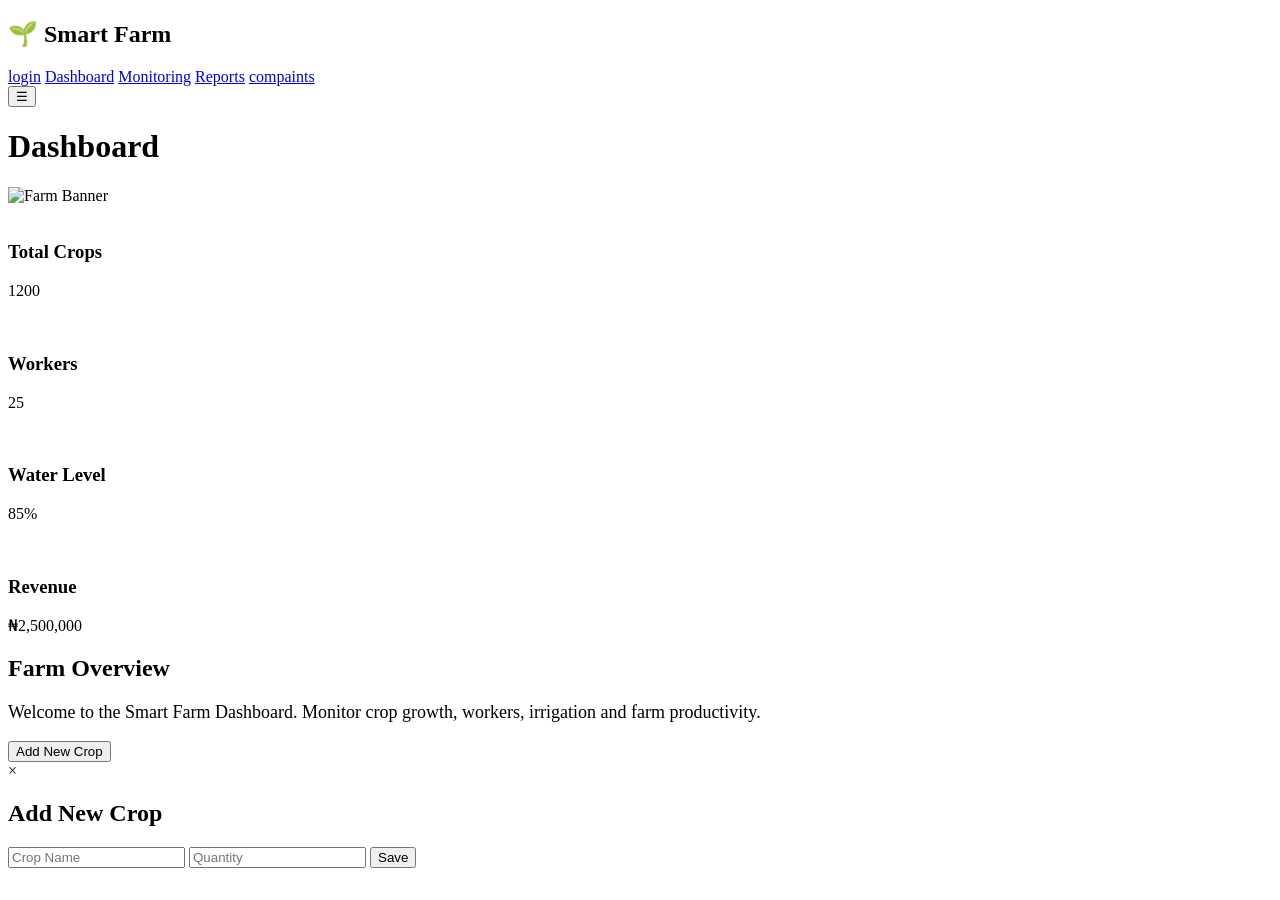
==== index.html @ b6714fd5 "Create index.html" ====
<!DOCTYPE html>
<html lang="en">
<head>
<meta charset="UTF-8">
<meta name="viewport" content="width=device-width, initial-scale=1.0">
<title>Smart Farm Dashboard</title>
<link rel="stylesheet" href="css/style.css">
</head>
<body>

<div class="container">

    <aside class="sidebar">
        <h2>🌱 Smart Farm</h2>
<a href="login.html">login</a>
        <a href="index.html">Dashboard</a>
        <a href="monitoring.html">Monitoring</a>
        <a href="reports.html">Reports</a>
        <a href="complaints.html">compaints</a>
    </aside>

    <main class="main-content">

        <header>
            <button class="menu-btn" onclick="toggleMenu()">☰</button>
            <h1>Dashboard</h1>
        </header>

        <div class="hero">
            <img src="images/farm-banner.jpg" alt="Farm Banner">
        </div>

        <div class="cards">

            <div class="card">
                <img src="images/maize.jpg" alt="">
                <h3>Total Crops</h3>
                <p>1200</p>
            </div>

            <div class="card">
                <img src="images/workers.jpg" alt="">
                <h3>Workers</h3>
                <p>25</p>
            </div>

            <div class="card">
                <img src="images/water.jpg" alt="">
                <h3>Water Level</h3>
                <p>85%</p>
            </div>

            <div class="card">
                <img src="images/revenue.jpg" alt="">
                <h3>Revenue</h3>
                <p>₦2,500,000</p>
            </div>

        </div>

        <section class="overview">
            <h1>Farm Overview</h1>

            <p style="font-family: Cambria, Cochin, Georgia, Times, 'Times New Roman', serif; font-size: large;">
                Welcome to the Smart Farm Dashboard.
                Monitor crop growth, workers,
                irrigation and farm productivity.
            </p>

            <button onclick="openModal()">
                Add New Crop
            </button>
        </section>

    </main>

</div>

<div class="modal" id="modal">

<div class="modal-content">

<span class="close" onclick="closeModal()">&times;</span>

<h2>Add New Crop</h2>

<input type="text" placeholder="Crop Name">

<input type="number" placeholder="Quantity">

<button>Save</button>

</div>

</div>

<script src="js/script.js"></script>

</body>
</html>
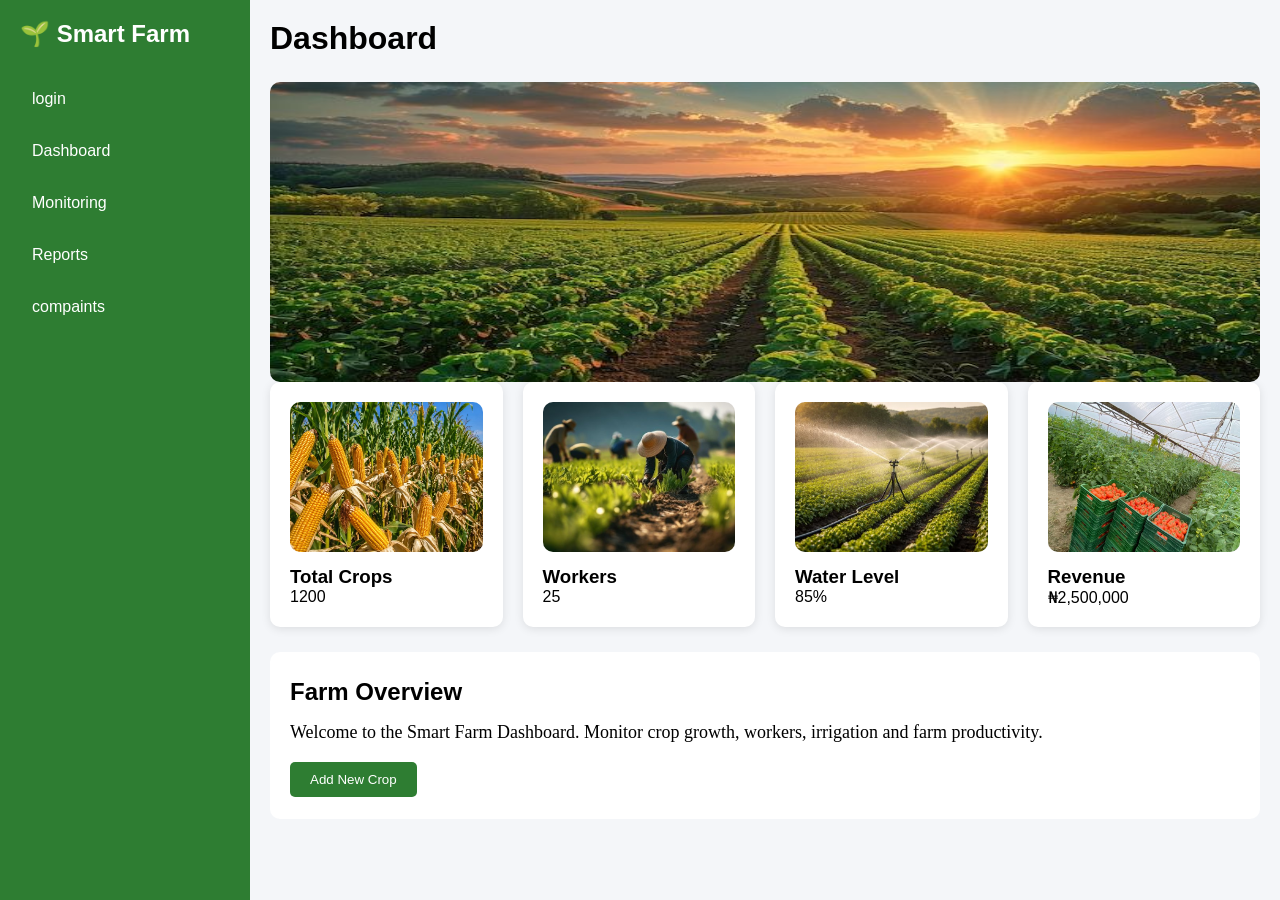
==== commit df8eb609: "Update index.html" ====
--- a/index.html
+++ b/index.html
@@ -4,7 +4,7 @@
 <meta charset="UTF-8">
 <meta name="viewport" content="width=device-width, initial-scale=1.0">
 <title>Smart Farm Dashboard</title>
-<link rel="stylesheet" href="css/style.css">
+<link rel="stylesheet" href="style.css">
 </head>
 <body>
 
@@ -94,7 +94,7 @@
 
 </div>
 
-<script src="js/script.js"></script>
+<script src="script.js"></script>
 
 </body>
 </html>
--- a/style.css
+++ b/style.css
@@ -0,0 +1,284 @@
+*{
+margin:0;
+padding:0;
+box-sizing:border-box;
+font-family:Arial,sans-serif;
+}
+
+body{
+background:#f4f6f9;
+}
+
+.container{
+display:flex;
+min-height:100vh;
+}
+
+.sidebar{
+width:250px;
+background:#2e7d32;
+color:white;
+padding:20px;
+}
+
+.sidebar h2{
+margin-bottom:30px;
+}
+
+.sidebar a{
+display:block;
+color:white;
+text-decoration:none;
+padding:12px;
+margin-bottom:10px;
+border-radius:5px;
+}
+
+.sidebar a:hover{
+background:#1b5e20;
+}
+
+.main-content{
+flex:1;
+padding:20px;
+}
+
+header{
+display:flex;
+align-items:center;
+gap:15px;
+margin-bottom:25px;
+}
+
+.cards{
+display:grid;
+grid-template-columns:repeat(auto-fit,minmax(220px,1fr));
+gap:20px;
+margin-bottom:25px;
+}
+
+.card{
+background:white;
+padding:20px;
+border-radius:10px;
+box-shadow:0 2px 10px rgba(0,0,0,0.1);
+transition:0.3s;
+}
+
+.card:hover{
+transform:translateY(-5px);
+}
+
+.overview{
+background:white;
+padding:20px;
+border-radius:10px;
+line-height: 40px;
+}
+
+button{
+padding:10px 20px;
+border:none;
+background:#2e7d32;
+color:white;
+cursor:pointer;
+border-radius:5px;
+margin-top:10px;
+}
+
+button:hover{
+background:#1b5e20;
+}
+
+.modal{
+display:none;
+justify-content:center;
+align-items:center;
+position:fixed;
+top:0;
+left:0;
+width:100%;
+height:100%;
+background:rgba(0,0,0,0.5);
+}
+
+.modal-content{
+background:white;
+padding:30px;
+width:300px;
+border-radius:10px;
+position:relative;
+}
+
+.close{
+position:absolute;
+right:15px;
+top:10px;
+font-size:25px;
+cursor:pointer;
+}
+
+input,
+select{
+width:100%;
+padding:10px;
+margin:10px 0;
+}
+
+table{
+width:100%;
+background:white;
+margin-top:20px;
+border-collapse:collapse;
+}
+
+table th,
+table td{
+padding:15px;
+border:1px solid #ddd;
+}
+
+.accordion{
+background:white;
+padding:15px;
+margin-top:15px;
+cursor:pointer;
+border-radius:8px;
+}
+
+.panel{
+display:none;
+padding-top:10px;
+}
+
+.report-form{
+background:white;
+padding:20px;
+border-radius:10px;
+margin-bottom:20px;
+}
+
+.menu-btn{
+display:none;
+}
+
+@media(max-width:768px){
+
+.sidebar{
+position:fixed;
+left:-250px;
+height:100%;
+transition:0.3s;
+z-index:1000;
+}
+
+.sidebar.show{
+left:0;
+}
+
+.menu-btn{
+display:block;
+}
+
+.container{
+display:block;
+}
+
+}
+.hero{
+    height: 300px;
+}
+.hero img{
+width:100%;
+height:100%;
+
+border-radius:10px;
+margin-bottom:20px;
+}
+
+.card img{
+width:100%;
+height:150px;
+object-fit:cover;
+border-radius:10px;
+margin-bottom:10px;
+}
+
+.monitoring-image img{
+width:100%;
+height:500px;
+
+border-radius:10px;
+margin-bottom:20px;
+}
+
+.report-banner img{
+width:100%;
+height:400px;
+
+border-radius:10px;
+margin-bottom:20px;
+}
+
+form{
+display:flex;
+flex-direction:column;
+}
+
+form label{
+margin-top:15px;
+font-weight:bold;
+}
+
+form input,
+form select,
+form textarea{
+
+padding:12px;
+margin-top:5px;
+border:1px solid #ccc;
+border-radius:5px;
+
+}
+
+form textarea{
+resize:none;
+}
+
+form button{
+
+margin-top:20px;
+
+padding:12px;
+
+background:#2e7d32;
+
+color:white;
+
+border:none;
+
+border-radius:5px;
+
+cursor:pointer;
+
+}
+
+form button:hover{
+
+background:#1b5e20;
+
+}
+
+.complaint-info{
+
+margin-top:25px;
+
+}
+
+.complaint-info ul{
+
+padding-left:20px;
+
+line-height:1.8;
+
+}
